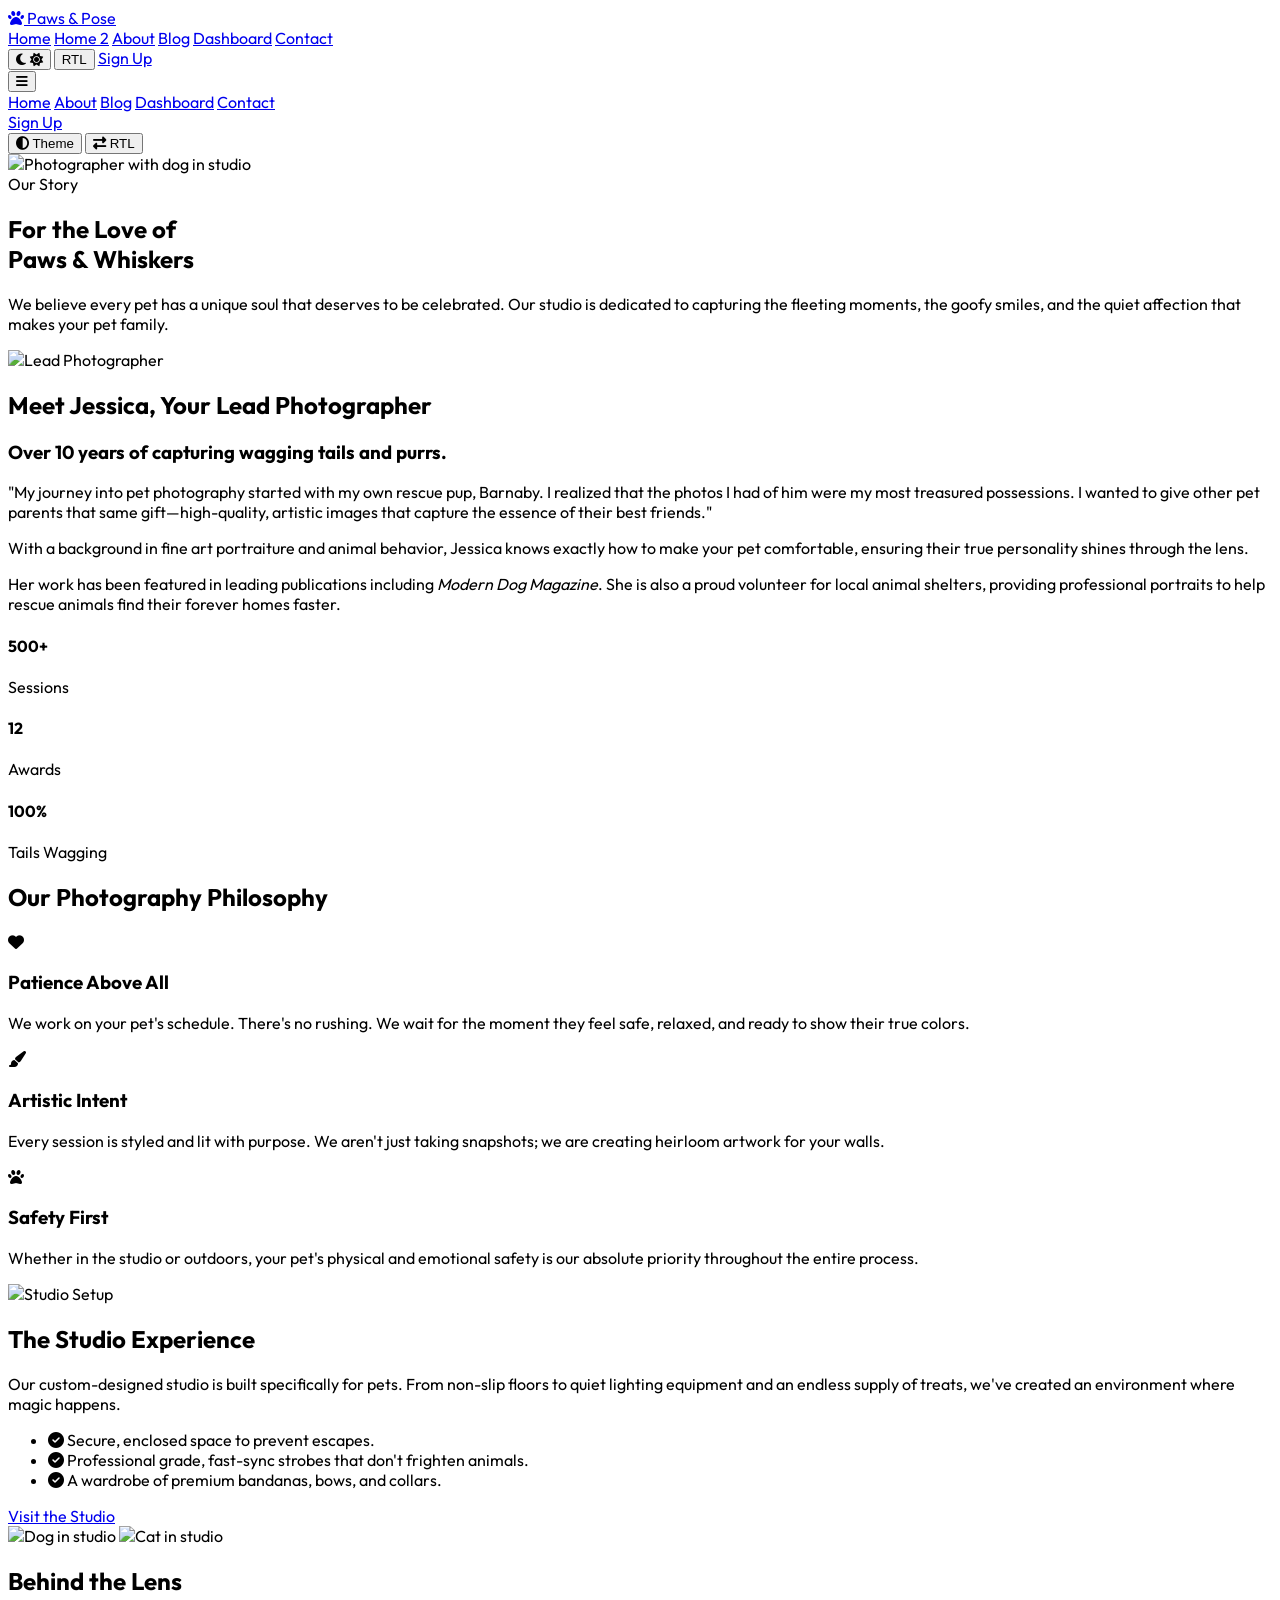
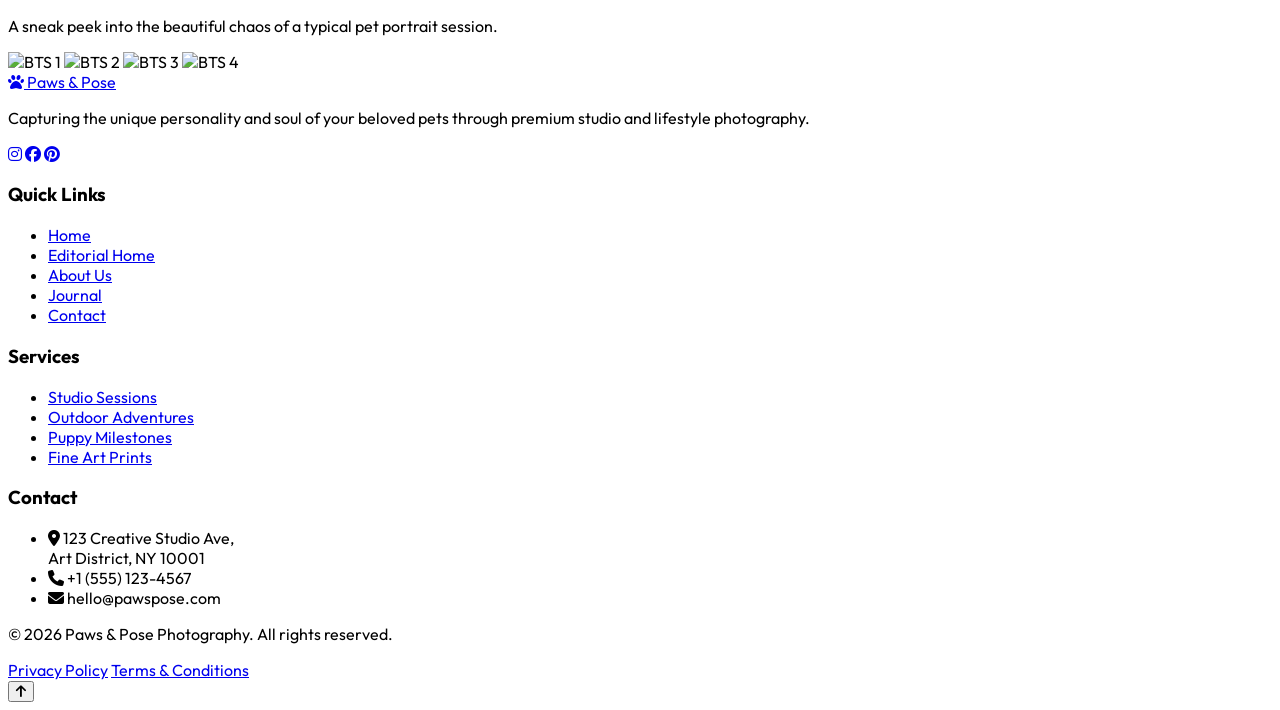
==== about.html @ 94a20cb4 "index" ====
<!DOCTYPE html>
<html lang="en">

<head>

    <meta charset="UTF-8">
    <meta name="viewport" content="width=device-width, initial-scale=1.0">
    <script src="https://cdn.tailwindcss.com"></script>
    <script>
        tailwind.config = {
            darkMode: 'class',
            theme: {
                extend: {
                    colors: {
                        studio: {
                            50: '#faf6f3',
                            100: '#f4ede6',
                            200: '#ebd9cd',
                            300: '#dfbcab',
                            400: '#cf9881',
                            500: '#c27b60',
                            600: '#b5644a',
                            700: '#98503b',
                            800: '#7f4433',
                            900: '#67392c',
                            950: '#361b14',
                        }
                    }
                }
            }
        }
    </script>
    <link rel="stylesheet" href="styles.css">
    <link rel="stylesheet" href="https://cdnjs.cloudflare.com/ajax/libs/font-awesome/6.4.0/css/all.min.css">

    <title>About Us - Paws & Pose | Pet Photography Studio</title>
    <link rel="icon" type="image/svg+xml" href="favicon.svg">
</head>

<body class="bg-white dark:bg-neutral-900 text-gray-900 dark:text-gray-100 transition-colors pt-20">

    <header
        class="fixed w-full top-0 z-50 bg-white/90 dark:bg-neutral-900/90 backdrop-blur-md border-b border-gray-100 dark:border-neutral-800 transition-colors">
        <div class="max-w-7xl mx-auto px-4 sm:px-6 lg:px-8">
            <div class="flex justify-between h-20 items-center">
                <div class="flex-shrink-0 flex items-center">
                    <a href="index.html"
                        class="flex items-center text-2xl font-bold text-studio-900 dark:text-studio-200">
                        <i class="fas fa-paw text-studio-500 mr-2 text-2xl"></i>
                        Paws & <span class="text-studio-500 ml-1">Pose</span>
                    </a>
                </div>
                <nav class="hidden md:flex space-x-8">
                    <a href="index.html"
                        class="text-gray-600 dark:text-gray-300 hover:text-studio-500 dark:hover:text-studio-400 font-medium transition-colors">Home</a>
                    <a href="home-2.html"
                        class="text-gray-600 dark:text-gray-300 hover:text-studio-500 dark:hover:text-studio-400 font-medium transition-colors">Home
                        2</a>
                    <a href="about.html"
                        class="text-gray-600 dark:text-gray-300 hover:text-studio-500 dark:hover:text-studio-400 font-medium">About</a>
                    <a href="blog.html"
                        class="text-gray-600 dark:text-gray-300 hover:text-studio-500 dark:hover:text-studio-400 font-medium">Blog</a>
                    <a href="dashboard.html"
                        class="text-gray-600 dark:text-gray-300 hover:text-studio-500 dark:hover:text-studio-400 font-medium">Dashboard</a>
                    <a href="contact.html"
                        class="text-gray-600 dark:text-gray-300 hover:text-studio-500 dark:hover:text-studio-400 font-medium">Contact</a>
                </nav>
                <div class="hidden md:flex items-center space-x-4">
                    <button
                        class="theme-toggle w-10 h-10 flex items-center justify-center text-gray-500 dark:text-gray-400 hover:text-studio-500 bg-white dark:bg-neutral-900 border border-gray-200 dark:border-neutral-700 shadow-sm hover:border-studio-300 dark:hover:border-studio-700 rounded-full transition-all focus:outline-none">
                        <i class="fas fa-moon text-lg dark:hidden"></i>
                        <i class="fas fa-sun text-lg hidden dark:block"></i>
                    </button>
                    <button
                        class="rtl-toggle w-10 h-10 flex items-center justify-center text-gray-500 dark:text-gray-400 hover:text-studio-500 bg-white dark:bg-neutral-900 border border-gray-200 dark:border-neutral-700 shadow-sm hover:border-studio-300 dark:hover:border-studio-700 rounded-full font-bold text-xs transition-all focus:outline-none">RTL</button>
                    <a href="signup.html"
                        class="bg-studio-600 hover:bg-studio-700 text-white px-5 py-2.5 rounded-full font-medium transition-colors">Sign
                        Up</a>
                </div>
                <div class="md:hidden flex items-center">
                    <button id="mobile-menu-btn"
                        class="text-gray-600 dark:text-gray-300 hover:text-studio-500 focus:outline-none">
                        <i class="fas fa-bars text-2xl"></i>
                    </button>
                </div>
            </div>
        </div>
        <!-- Mobile Menu -->
        <div id="mobile-menu"
            class="hidden md:hidden bg-white dark:bg-neutral-900 border-b border-gray-100 dark:border-neutral-800">
            <div class="px-4 pt-2 pb-6 space-y-1">
                <a href="index.html"
                    class="block px-3 py-2 text-base font-medium text-gray-700 dark:text-gray-200 hover:bg-studio-50 hover:text-studio-600 dark:hover:bg-neutral-800 rounded-md">Home</a>


                <a href="about.html"
                    class="block px-3 py-2 text-base font-medium text-gray-700 dark:text-gray-200 hover:bg-studio-50 hover:text-studio-600 dark:hover:bg-neutral-800 rounded-md">About</a>
                <a href="blog.html"
                    class="block px-3 py-2 text-base font-medium text-gray-700 dark:text-gray-200 hover:bg-studio-50 hover:text-studio-600 dark:hover:bg-neutral-800 rounded-md">Blog</a>
                <a href="dashboard.html"
                    class="block px-3 py-2 text-base font-medium text-gray-700 dark:text-gray-200 hover:bg-studio-50 hover:text-studio-600 dark:hover:bg-neutral-800 rounded-md">Dashboard</a>
                <a href="contact.html"
                    class="block px-3 py-2 text-base font-medium text-gray-700 dark:text-gray-200 hover:bg-studio-50 hover:text-studio-600 dark:hover:bg-neutral-800 rounded-md">Contact</a>
                <div class="border-t border-gray-100 dark:border-neutral-800 pt-4 pb-2">
                    <a href="signup.html"
                        class="block px-3 py-2 text-base font-medium text-studio-600 dark:text-studio-400 hover:bg-studio-50 rounded-md">Sign
                        Up</a>
                </div>
                <div class="flex space-x-4 px-3 py-2">
                    <button class="theme-toggle w-10 h-10 flex items-center justify-center text-gray-500 dark:text-gray-400 hover:text-studio-500 bg-white dark:bg-neutral-900 border border-gray-200 dark:border-neutral-700 shadow-sm hover:border-studio-300 dark:hover:border-studio-700 rounded-full transition-all focus:outline-none"><i class="fas fa-adjust"></i>
                        Theme</button>
                    <button class="rtl-toggle w-10 h-10 flex items-center justify-center text-gray-500 dark:text-gray-400 hover:text-studio-500 bg-white dark:bg-neutral-900 border border-gray-200 dark:border-neutral-700 shadow-sm hover:border-studio-300 dark:hover:border-studio-700 rounded-full font-bold text-xs transition-all focus:outline-none"><i class="fas fa-exchange-alt"></i>
                        RTL</button>
                </div>
            </div>
        </div>
    </header>


    <main>
        <!-- Hero Section -->
        <section class="relative min-h-[60vh] flex items-center overflow-hidden">
            <div class="absolute inset-0">
                <img src="https://images.unsplash.com/photo-1555685812-4b943f1cb0eb?ixlib=rb-4.0.3&auto=format&fit=crop&w=2000&q=80"
                    alt="Photographer with dog in studio" class="w-full h-full object-cover opacity-90 dark:opacity-40">
                <div
                    class="absolute inset-0 bg-gradient-to-r from-white/95 dark:from-neutral-900/95 via-white/70 dark:via-neutral-900/70 to-transparent">
                </div>
            </div>
            <div class="relative z-10 max-w-7xl mx-auto px-4 sm:px-6 lg:px-8 w-full py-24">
                <div class="max-w-2xl">
                    <span
                        class="text-studio-600 dark:text-studio-400 font-semibold tracking-wider uppercase text-sm mb-4 block">Our
                        Story</span>
                    <h1 class="text-5xl md:text-6xl font-bold mb-6 text-neutral-900 dark:text-white">For the Love of
                        <br><span class="text-studio-600 dark:text-studio-400">Paws & Whiskers</span></h1>
                    <p class="text-lg text-neutral-700 dark:text-gray-300 leading-relaxed">We believe every pet has a
                        unique soul that deserves to be celebrated. Our studio is dedicated to capturing the fleeting
                        moments, the goofy smiles, and the quiet affection that makes your pet family.</p>
                </div>
            </div>
        </section>

        <!-- The Photographer -->
        <section class="py-24 bg-studio-50 dark:bg-neutral-800">
            <div class="max-w-7xl mx-auto px-4 sm:px-6 lg:px-8">
                <div class="flex flex-col lg:flex-row items-center gap-16">
                    <div class="w-full lg:w-1/2">
                        <div class="relative max-w-md mx-auto lg:mx-0">
                            <img src="https://images.pexels.com/photos/4639085/pexels-photo-4639085.jpeg"
                                alt="Lead Photographer"
                                class="rounded-3xl shadow-xl relative z-10 aspect-[4/5] object-cover w-full">
                            <div
                                class="absolute -bottom-8 -right-8 w-64 h-64 bg-studio-200 dark:bg-studio-900/50 rounded-full mix-blend-multiply filter blur-2xl opacity-70 z-0">
                            </div>
                        </div>
                    </div>
                    <div class="w-full lg:w-1/2 space-y-6">
                        <h2 class="text-4xl font-bold">Meet Jessica, Your Lead Photographer</h2>
                        <h3 class="text-xl text-studio-600 dark:text-studio-400 font-medium">Over 10 years of capturing
                            wagging tails and purrs.</h3>
                        <p class="text-gray-600 dark:text-gray-400 leading-relaxed">"My journey into pet photography
                            started with my own rescue pup, Barnaby. I realized that the photos I had of him were my
                            most treasured possessions. I wanted to give other pet parents that same gift—high-quality,
                            artistic images that capture the essence of their best friends."</p>
                        <p class="text-gray-600 dark:text-gray-400 leading-relaxed">With a background in fine art
                            portraiture and animal behavior, Jessica knows exactly how to make your pet comfortable,
                            ensuring their true personality shines through the lens.</p>
                        <p class="text-gray-600 dark:text-gray-400 leading-relaxed">Her work has been featured in
                            leading publications including <em>Modern Dog Magazine</em>. She is also a proud volunteer
                            for local animal shelters, providing professional portraits to help rescue animals find
                            their forever homes faster.</p>
                        <div class="mt-8 flex gap-8 border-t border-gray-100 dark:border-neutral-800 pt-8">
                            <div>
                                <h4 class="text-3xl font-bold text-neutral-900 dark:text-white mb-1">500+</h4>
                                <span class="text-sm text-gray-500 uppercase tracking-wide">Sessions</span>
                            </div>
                            <div>
                                <h4 class="text-3xl font-bold text-neutral-900 dark:text-white mb-1">12</h4>
                                <span class="text-sm text-gray-500 uppercase tracking-wide">Awards</span>
                            </div>
                            <div>
                                <h4 class="text-3xl font-bold text-neutral-900 dark:text-white mb-1">100%</h4>
                                <span class="text-sm text-gray-500 uppercase tracking-wide">Tails Wagging</span>
                            </div>
                        </div>
                    </div>
                </div>
            </div>
        </section>

        <!-- Our Philosophy -->
        <section class="py-24 bg-white dark:bg-neutral-900">
            <div class="max-w-7xl mx-auto px-4 sm:px-6 lg:px-8 text-center">
                <h2 class="text-4xl font-bold mb-16">Our Photography Philosophy</h2>
                <div class="grid grid-cols-1 md:grid-cols-3 gap-12">
                    <div class="space-y-4">
                        <div
                            class="w-20 h-20 mx-auto bg-studio-50 dark:bg-studio-900/30 rounded-full flex items-center justify-center text-studio-600 dark:text-studio-400">
                            <i class="fas fa-heart text-3xl"></i>
                        </div>
                        <h3 class="text-2xl font-semibold">Patience Above All</h3>
                        <p class="text-gray-600 dark:text-gray-400">We work on your pet's schedule. There's no rushing.
                            We wait for the moment they feel safe, relaxed, and ready to show their true colors.</p>
                    </div>
                    <div class="space-y-4">
                        <div
                            class="w-20 h-20 mx-auto bg-studio-50 dark:bg-studio-900/30 rounded-full flex items-center justify-center text-studio-600 dark:text-studio-400">
                            <i class="fas fa-paint-brush text-3xl"></i>
                        </div>
                        <h3 class="text-2xl font-semibold">Artistic Intent</h3>
                        <p class="text-gray-600 dark:text-gray-400">Every session is styled and lit with purpose. We
                            aren't just taking snapshots; we are creating heirloom artwork for your walls.</p>
                    </div>
                    <div class="space-y-4">
                        <div
                            class="w-20 h-20 mx-auto bg-studio-50 dark:bg-studio-900/30 rounded-full flex items-center justify-center text-studio-600 dark:text-studio-400">
                            <i class="fas fa-paw text-3xl"></i>
                        </div>
                        <h3 class="text-2xl font-semibold">Safety First</h3>
                        <p class="text-gray-600 dark:text-gray-400">Whether in the studio or outdoors, your pet's
                            physical and emotional safety is our absolute priority throughout the entire process.</p>
                    </div>
                </div>
            </div>
        </section>

        <!-- The Studio Experience -->
        <section class="py-24 bg-neutral-950 text-white relative overflow-hidden">
            <div class="absolute inset-0 opacity-20">
                <img src="https://images.unsplash.com/photo-1516222338250-863216ce01ea?ixlib=rb-4.0.3&auto=format&fit=crop&w=2000&q=80"
                    alt="Studio Setup" class="w-full h-full object-cover">
            </div>
            <div class="max-w-7xl mx-auto px-4 sm:px-6 lg:px-8 relative z-10">
                <div class="grid grid-cols-1 lg:grid-cols-2 gap-16 items-center">
                    <div class="space-y-8">
                        <h2 class="text-4xl font-bold">The Studio Experience</h2>
                        <p class="text-gray-400 text-lg">Our custom-designed studio is built specifically for pets. From
                            non-slip floors to quiet lighting equipment and an endless supply of treats, we've created
                            an environment where magic happens.</p>
                        <ul class="space-y-4 text-gray-300">
                            <li class="flex items-start"><i class="fas fa-check-circle text-studio-400 mt-1 mr-4"></i>
                                Secure, enclosed space to prevent escapes.</li>
                            <li class="flex items-start"><i class="fas fa-check-circle text-studio-400 mt-1 mr-4"></i>
                                Professional grade, fast-sync strobes that don't frighten animals.</li>
                            <li class="flex items-start"><i class="fas fa-check-circle text-studio-400 mt-1 mr-4"></i> A
                                wardrobe of premium bandanas, bows, and collars.</li>
                        </ul>
                        <a href="contact.html"
                            class="inline-block mt-4 bg-studio-600 hover:bg-studio-700 text-white px-8 py-4 rounded-full font-semibold transition-colors">Visit
                            the Studio</a>
                    </div>
                    <div class="grid grid-cols-2 gap-4">
                        <img src="https://images.unsplash.com/photo-1541364983171-a8ba01e95cfc?ixlib=rb-4.0.3&auto=format&fit=crop&w=600&q=80"
                            alt="Dog in studio" class="rounded-2xl w-full h-64 object-cover">
                        <img src="https://images.unsplash.com/photo-1526336024174-e58f5cdd8e13?ixlib=rb-4.0.3&auto=format&fit=crop&w=600&q=80"
                            alt="Cat in studio" class="rounded-2xl w-full h-64 object-cover mt-8">
                    </div>
                </div>
            </div>
        </section>

        <!-- Behind The Scenes -->
        <section class="py-24 bg-studio-50 dark:bg-neutral-800">
            <div class="max-w-7xl mx-auto px-4 sm:px-6 lg:px-8 text-center">
                <h2 class="text-4xl font-bold mb-4">Behind the Lens</h2>
                <p class="text-gray-600 dark:text-gray-400 mb-16 max-w-2xl mx-auto">A sneak peek into the beautiful
                    chaos of a typical pet portrait session.</p>
                <div class="grid grid-cols-2 md:grid-cols-4 gap-4">
                    <img src="https://images.unsplash.com/photo-1551730459-92db2a308d6a?ixlib=rb-4.0.3&auto=format&fit=crop&w=500&q=80"
                        alt="BTS 1"
                        class="rounded-xl aspect-square object-cover shadow-sm hover:scale-105 transition-transform duration-300">
                    <img src="https://images.unsplash.com/photo-1583337130417-3346a1be7dee?ixlib=rb-4.0.3&auto=format&fit=crop&w=500&q=80"
                        alt="BTS 2"
                        class="rounded-xl aspect-square object-cover shadow-sm hover:scale-105 transition-transform duration-300">
                    <img src="https://images.unsplash.com/photo-1591160690555-5debfba289f0?ixlib=rb-4.0.3&auto=format&fit=crop&w=500&q=80"
                        alt="BTS 3"
                        class="rounded-xl aspect-square object-cover shadow-sm hover:scale-105 transition-transform duration-300">
                    <img src="https://images.unsplash.com/photo-1535930891776-0c2dfb7fda1a?ixlib=rb-4.0.3&auto=format&fit=crop&w=500&q=80"
                        alt="BTS 4"
                        class="rounded-xl aspect-square object-cover shadow-sm hover:scale-105 transition-transform duration-300">
                </div>
            </div>
        </section>

    </main>


    <footer class="bg-neutral-900 text-white pt-16 pb-8 border-t border-neutral-800">
        <div class="max-w-7xl mx-auto px-4 sm:px-6 lg:px-8">
            <div class="grid grid-cols-1 md:grid-cols-4 gap-12">
                <div class="space-y-4">
                    <a href="index.html" class="flex items-center text-2xl font-bold text-white">
                        <i class="fas fa-paw text-studio-400 mr-2 text-2xl"></i>
                        Paws & <span class="text-studio-400 ml-1">Pose</span>
                    </a>
                    <p class="text-gray-400 text-sm leading-relaxed">
                        Capturing the unique personality and soul of your beloved pets through premium studio and
                        lifestyle photography.
                    </p>
                    <div class="flex space-x-4">
                        <a href="#" class="text-gray-400 hover:text-white transition-colors"><i
                                class="fab fa-instagram text-xl"></i></a>
                        <a href="#" class="text-gray-400 hover:text-white transition-colors"><i
                                class="fab fa-facebook text-xl"></i></a>
                        <a href="#" class="text-gray-400 hover:text-white transition-colors"><i
                                class="fab fa-pinterest text-xl"></i></a>
                    </div>
                </div>
                <div>
                    <h3 class="text-lg font-semibold mb-4">Quick Links</h3>
                    <ul class="space-y-2">
                        <li><a href="index.html"
                                class="text-gray-400 hover:text-white transition-colors text-sm">Home</a>
                        </li>
                        <li><a href="home-2.html"
                                class="text-gray-400 hover:text-white transition-colors text-sm">Editorial Home</a></li>
                        <li><a href="about.html" class="text-gray-400 hover:text-white transition-colors text-sm">About
                                Us</a></li>
                        <li><a href="blog.html"
                                class="text-gray-400 hover:text-white transition-colors text-sm">Journal</a></li>
                        <li><a href="contact.html"
                                class="text-gray-400 hover:text-white transition-colors text-sm">Contact</a></li>
                    </ul>
                </div>
                <div>
                    <h3 class="text-lg font-semibold mb-4">Services</h3>
                    <ul class="space-y-2">
                        <li><a href="#" class="text-gray-400 hover:text-white transition-colors text-sm">Studio
                                Sessions</a></li>
                        <li><a href="#" class="text-gray-400 hover:text-white transition-colors text-sm">Outdoor
                                Adventures</a></li>
                        <li><a href="#" class="text-gray-400 hover:text-white transition-colors text-sm">Puppy
                                Milestones</a></li>
                        <li><a href="#" class="text-gray-400 hover:text-white transition-colors text-sm">Fine Art
                                Prints</a></li>
                    </ul>
                </div>
                <div>
                    <h3 class="text-lg font-semibold mb-4">Contact</h3>
                    <ul class="space-y-3">
                        <li class="flex items-start text-gray-400 text-sm">
                            <i class="fas fa-map-marker-alt mt-1 mr-3 text-studio-400"></i>
                            123 Creative Studio Ave,<br>Art District, NY 10001
                        </li>
                        <li class="flex items-center text-gray-400 text-sm">
                            <i class="fas fa-phone mr-3 text-studio-400"></i>
                            +1 (555) 123-4567
                        </li>
                        <li class="flex items-center text-gray-400 text-sm">
                            <i class="fas fa-envelope mr-3 text-studio-400"></i>
                            hello@pawspose.com
                        </li>
                    </ul>
                </div>
            </div>
            <div
                class="border-t border-neutral-800 mt-12 pt-8 flex flex-col md:flex-row justify-between items-center text-gray-500 text-sm">
                <p>&copy; 2026 Paws & Pose Photography. All rights reserved.</p>
                <div class="space-x-4 mt-4 md:mt-0">
                    <a href="#" class="hover:text-white">Privacy Policy</a>
                    <a href="#" class="hover:text-white">Terms & Conditions</a>
                </div>
            </div>
        </div>
    </footer>


    <button id="back-to-top"
        class="hidden fixed bottom-8 right-8 z-50 bg-studio-600 hover:bg-studio-700 text-white rounded-full w-12 h-12 flex items-center justify-center shadow-lg transition-transform hover:-translate-y-1 focus:outline-none">
        <i class="fas fa-arrow-up"></i>
    </button>
    <script src="script.js"></script>

</body>

</html>
---- styles.css ----
@import url('https://fonts.googleapis.com/css2?family=Outfit:wght@300;400;500;600;700&display=swap');
body {
    font-family: 'Outfit', sans-serif;
}
html {
    scroll-behavior: smooth;
}
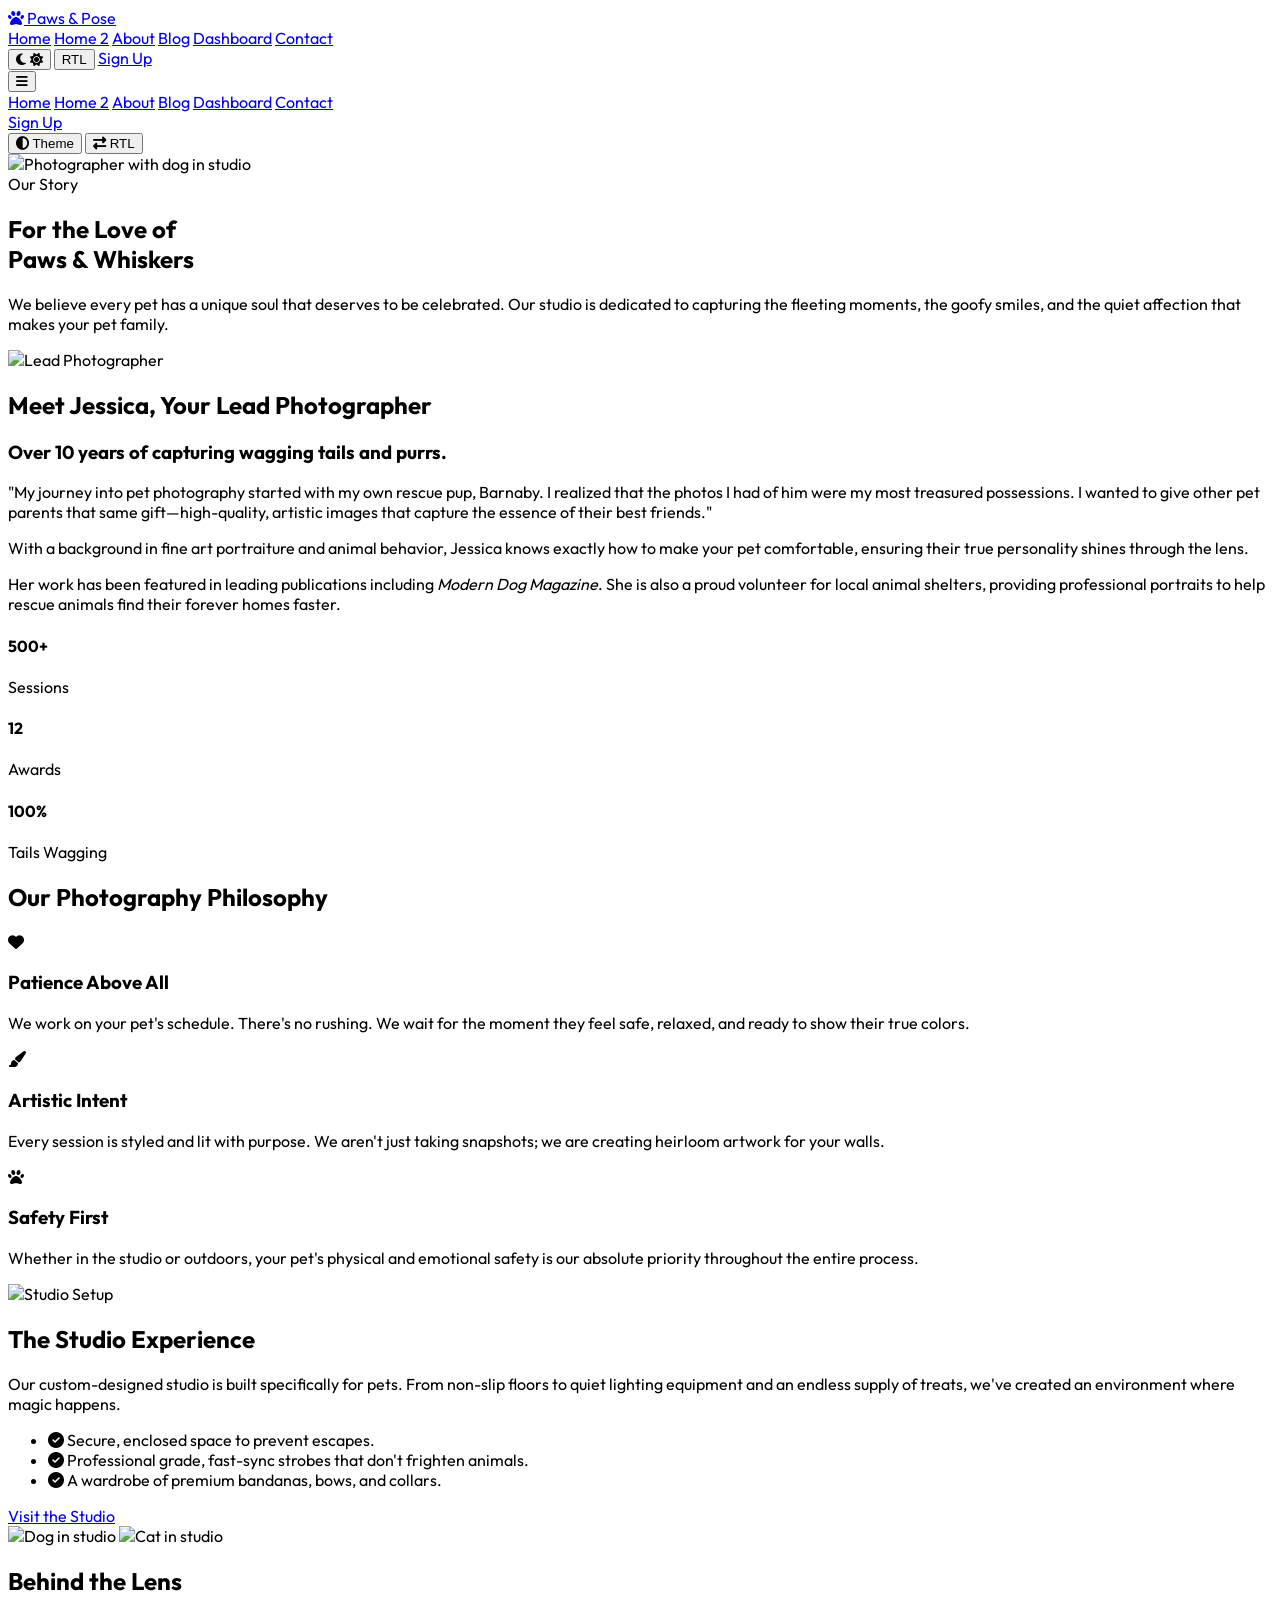
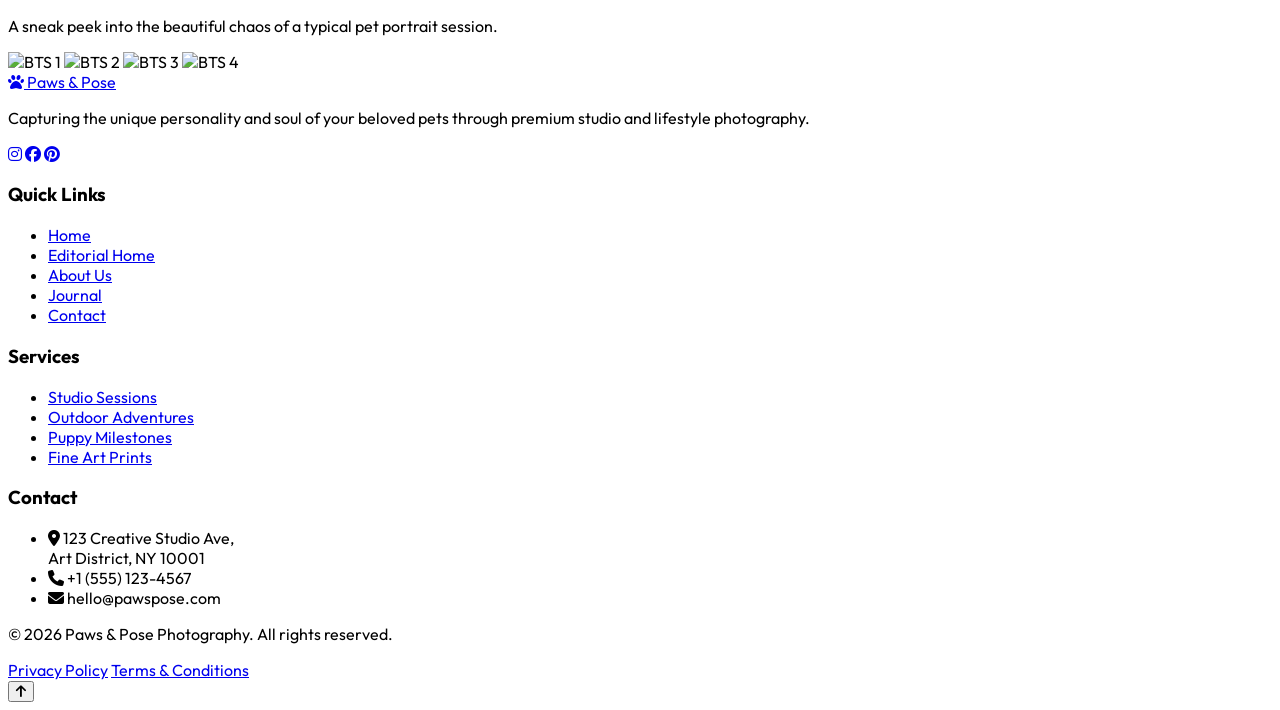
==== commit 8808b811: "index" ====
--- a/about.html
+++ b/about.html
@@ -46,11 +46,11 @@
                 <div class="flex-shrink-0 flex items-center">
                     <a href="index.html"
                         class="flex items-center text-2xl font-bold text-studio-900 dark:text-studio-200">
-                        <i class="fas fa-paw text-studio-500 mr-2 text-2xl"></i>
-                        Paws & <span class="text-studio-500 ml-1">Pose</span>
+                        <i class="fas fa-paw text-studio-500 mr-2 rtl:ml-2 rtl:mr-0 text-2xl"></i>
+                        Paws & <span class="text-studio-500 ml-1 rtl:mr-1 rtl:ml-0">Pose</span>
                     </a>
                 </div>
-                <nav class="hidden md:flex space-x-8">
+                <nav class="hidden lg:flex gap-x-8">
                     <a href="index.html"
                         class="text-gray-600 dark:text-gray-300 hover:text-studio-500 dark:hover:text-studio-400 font-medium transition-colors">Home</a>
                     <a href="home-2.html"
@@ -65,7 +65,7 @@
                     <a href="contact.html"
                         class="text-gray-600 dark:text-gray-300 hover:text-studio-500 dark:hover:text-studio-400 font-medium">Contact</a>
                 </nav>
-                <div class="hidden md:flex items-center space-x-4">
+                <div class="hidden lg:flex items-center gap-x-4">
                     <button
                         class="theme-toggle w-10 h-10 flex items-center justify-center text-gray-500 dark:text-gray-400 hover:text-studio-500 bg-white dark:bg-neutral-900 border border-gray-200 dark:border-neutral-700 shadow-sm hover:border-studio-300 dark:hover:border-studio-700 rounded-full transition-all focus:outline-none">
                         <i class="fas fa-moon text-lg dark:hidden"></i>
@@ -74,10 +74,10 @@
                     <button
                         class="rtl-toggle w-10 h-10 flex items-center justify-center text-gray-500 dark:text-gray-400 hover:text-studio-500 bg-white dark:bg-neutral-900 border border-gray-200 dark:border-neutral-700 shadow-sm hover:border-studio-300 dark:hover:border-studio-700 rounded-full font-bold text-xs transition-all focus:outline-none">RTL</button>
                     <a href="signup.html"
-                        class="bg-studio-600 hover:bg-studio-700 text-white px-5 py-2.5 rounded-full font-medium transition-colors">Sign
+                        class="bg-studio-600 hover:bg-studio-700 text-white px-5 py-2.5 rounded-full font-medium transition-colors whitespace-nowrap">Sign
                         Up</a>
                 </div>
-                <div class="md:hidden flex items-center">
+                <div class="lg:hidden flex items-center">
                     <button id="mobile-menu-btn"
                         class="text-gray-600 dark:text-gray-300 hover:text-studio-500 focus:outline-none">
                         <i class="fas fa-bars text-2xl"></i>
@@ -87,10 +87,11 @@
         </div>
         <!-- Mobile Menu -->
         <div id="mobile-menu"
-            class="hidden md:hidden bg-white dark:bg-neutral-900 border-b border-gray-100 dark:border-neutral-800">
+            class="hidden lg:hidden bg-white dark:bg-neutral-900 border-b border-gray-100 dark:border-neutral-800">
             <div class="px-4 pt-2 pb-6 space-y-1">
                 <a href="index.html"
                     class="block px-3 py-2 text-base font-medium text-gray-700 dark:text-gray-200 hover:bg-studio-50 hover:text-studio-600 dark:hover:bg-neutral-800 rounded-md">Home</a>
+                <a href="home-2.html" class="block px-3 py-2 text-base font-medium text-gray-700 dark:text-gray-200 hover:bg-studio-50 hover:text-studio-600 dark:hover:bg-neutral-800 rounded-md">Home 2</a>
 
 
                 <a href="about.html"
@@ -106,10 +107,10 @@
                         class="block px-3 py-2 text-base font-medium text-studio-600 dark:text-studio-400 hover:bg-studio-50 rounded-md">Sign
                         Up</a>
                 </div>
-                <div class="flex space-x-4 px-3 py-2">
-                    <button class="theme-toggle w-10 h-10 flex items-center justify-center text-gray-500 dark:text-gray-400 hover:text-studio-500 bg-white dark:bg-neutral-900 border border-gray-200 dark:border-neutral-700 shadow-sm hover:border-studio-300 dark:hover:border-studio-700 rounded-full transition-all focus:outline-none"><i class="fas fa-adjust"></i>
+                <div class="flex gap-x-4 px-3 py-2">
+                    <button class="theme-toggle w-auto h-10 px-4 gap-x-2 flex items-center justify-center text-gray-500 dark:text-gray-400 hover:text-studio-500 bg-white dark:bg-neutral-900 border border-gray-200 dark:border-neutral-700 shadow-sm hover:border-studio-300 dark:hover:border-studio-700 rounded-full transition-all focus:outline-none"><i class="fas fa-adjust"></i>
                         Theme</button>
-                    <button class="rtl-toggle w-10 h-10 flex items-center justify-center text-gray-500 dark:text-gray-400 hover:text-studio-500 bg-white dark:bg-neutral-900 border border-gray-200 dark:border-neutral-700 shadow-sm hover:border-studio-300 dark:hover:border-studio-700 rounded-full font-bold text-xs transition-all focus:outline-none"><i class="fas fa-exchange-alt"></i>
+                    <button class="rtl-toggle w-auto h-10 px-4 gap-x-2 flex items-center justify-center text-gray-500 dark:text-gray-400 hover:text-studio-500 bg-white dark:bg-neutral-900 border border-gray-200 dark:border-neutral-700 shadow-sm hover:border-studio-300 dark:hover:border-studio-700 rounded-full font-bold text-xs transition-all focus:outline-none"><i class="fas fa-exchange-alt"></i>
                         RTL</button>
                 </div>
             </div>
@@ -193,7 +194,7 @@
         <section class="py-24 bg-white dark:bg-neutral-900">
             <div class="max-w-7xl mx-auto px-4 sm:px-6 lg:px-8 text-center">
                 <h2 class="text-4xl font-bold mb-16">Our Photography Philosophy</h2>
-                <div class="grid grid-cols-1 md:grid-cols-3 gap-12">
+                <div class="grid grid-cols-1 md:grid-cols-2 lg:grid-cols-3 gap-12">
                     <div class="space-y-4">
                         <div
                             class="w-20 h-20 mx-auto bg-studio-50 dark:bg-studio-900/30 rounded-full flex items-center justify-center text-studio-600 dark:text-studio-400">
@@ -239,15 +240,15 @@
                             non-slip floors to quiet lighting equipment and an endless supply of treats, we've created
                             an environment where magic happens.</p>
                         <ul class="space-y-4 text-gray-300">
-                            <li class="flex items-start"><i class="fas fa-check-circle text-studio-400 mt-1 mr-4"></i>
+                            <li class="flex items-start"><i class="fas fa-check-circle text-studio-400 mt-1 mr-4 rtl:ml-4 rtl:mr-0"></i>
                                 Secure, enclosed space to prevent escapes.</li>
-                            <li class="flex items-start"><i class="fas fa-check-circle text-studio-400 mt-1 mr-4"></i>
+                            <li class="flex items-start"><i class="fas fa-check-circle text-studio-400 mt-1 mr-4 rtl:ml-4 rtl:mr-0"></i>
                                 Professional grade, fast-sync strobes that don't frighten animals.</li>
-                            <li class="flex items-start"><i class="fas fa-check-circle text-studio-400 mt-1 mr-4"></i> A
+                            <li class="flex items-start"><i class="fas fa-check-circle text-studio-400 mt-1 mr-4 rtl:ml-4 rtl:mr-0"></i> A
                                 wardrobe of premium bandanas, bows, and collars.</li>
                         </ul>
                         <a href="contact.html"
-                            class="inline-block mt-4 bg-studio-600 hover:bg-studio-700 text-white px-8 py-4 rounded-full font-semibold transition-colors">Visit
+                            class="inline-block mt-4 bg-studio-600 hover:bg-studio-700 text-white px-8 py-4 rounded-full font-semibold transition-colors whitespace-nowrap">Visit
                             the Studio</a>
                     </div>
                     <div class="grid grid-cols-2 gap-4">
@@ -286,24 +287,24 @@
     </main>
 
 
-    <footer class="bg-neutral-900 text-white pt-16 pb-8 border-t border-neutral-800">
+    <footer class="bg-white dark:bg-neutral-900 text-neutral-900 dark:text-white pt-16 pb-8 border-t border-gray-100 dark:border-neutral-800 transition-colors">
         <div class="max-w-7xl mx-auto px-4 sm:px-6 lg:px-8">
             <div class="grid grid-cols-1 md:grid-cols-4 gap-12">
                 <div class="space-y-4">
-                    <a href="index.html" class="flex items-center text-2xl font-bold text-white">
-                        <i class="fas fa-paw text-studio-400 mr-2 text-2xl"></i>
-                        Paws & <span class="text-studio-400 ml-1">Pose</span>
+                    <a href="index.html" class="flex items-center text-2xl font-bold text-studio-900 dark:text-white">
+                        <i class="fas fa-paw text-studio-500 dark:text-studio-400 mr-2 rtl:ml-2 rtl:mr-0 text-2xl"></i>
+                        Paws & <span class="text-studio-500 dark:text-studio-400 ml-1 rtl:mr-1 rtl:ml-0">Pose</span>
                     </a>
-                    <p class="text-gray-400 text-sm leading-relaxed">
+                    <p class="text-gray-600 dark:text-gray-400 text-sm leading-relaxed">
                         Capturing the unique personality and soul of your beloved pets through premium studio and
                         lifestyle photography.
                     </p>
-                    <div class="flex space-x-4">
-                        <a href="#" class="text-gray-400 hover:text-white transition-colors"><i
+                    <div class="flex gap-x-4">
+                        <a href="#" class="text-gray-500 dark:text-gray-400 hover:text-studio-600 dark:hover:text-white transition-colors"><i
                                 class="fab fa-instagram text-xl"></i></a>
-                        <a href="#" class="text-gray-400 hover:text-white transition-colors"><i
+                        <a href="#" class="text-gray-500 dark:text-gray-400 hover:text-studio-600 dark:hover:text-white transition-colors"><i
                                 class="fab fa-facebook text-xl"></i></a>
-                        <a href="#" class="text-gray-400 hover:text-white transition-colors"><i
+                        <a href="#" class="text-gray-500 dark:text-gray-400 hover:text-studio-600 dark:hover:text-white transition-colors"><i
                                 class="fab fa-pinterest text-xl"></i></a>
                     </div>
                 </div>
@@ -311,55 +312,55 @@
                     <h3 class="text-lg font-semibold mb-4">Quick Links</h3>
                     <ul class="space-y-2">
                         <li><a href="index.html"
-                                class="text-gray-400 hover:text-white transition-colors text-sm">Home</a>
+                                class="text-gray-500 dark:text-gray-400 hover:text-studio-600 dark:hover:text-white transition-colors text-sm">Home</a>
                         </li>
                         <li><a href="home-2.html"
-                                class="text-gray-400 hover:text-white transition-colors text-sm">Editorial Home</a></li>
-                        <li><a href="about.html" class="text-gray-400 hover:text-white transition-colors text-sm">About
+                                class="text-gray-500 dark:text-gray-400 hover:text-studio-600 dark:hover:text-white transition-colors text-sm">Editorial Home</a></li>
+                        <li><a href="about.html" class="text-gray-500 dark:text-gray-400 hover:text-studio-600 dark:hover:text-white transition-colors text-sm">About
                                 Us</a></li>
                         <li><a href="blog.html"
-                                class="text-gray-400 hover:text-white transition-colors text-sm">Journal</a></li>
+                                class="text-gray-500 dark:text-gray-400 hover:text-studio-600 dark:hover:text-white transition-colors text-sm">Journal</a></li>
                         <li><a href="contact.html"
-                                class="text-gray-400 hover:text-white transition-colors text-sm">Contact</a></li>
+                                class="text-gray-500 dark:text-gray-400 hover:text-studio-600 dark:hover:text-white transition-colors text-sm">Contact</a></li>
                     </ul>
                 </div>
                 <div>
                     <h3 class="text-lg font-semibold mb-4">Services</h3>
                     <ul class="space-y-2">
-                        <li><a href="#" class="text-gray-400 hover:text-white transition-colors text-sm">Studio
+                        <li><a href="#" class="text-gray-500 dark:text-gray-400 hover:text-studio-600 dark:hover:text-white transition-colors text-sm">Studio
                                 Sessions</a></li>
-                        <li><a href="#" class="text-gray-400 hover:text-white transition-colors text-sm">Outdoor
+                        <li><a href="#" class="text-gray-500 dark:text-gray-400 hover:text-studio-600 dark:hover:text-white transition-colors text-sm">Outdoor
                                 Adventures</a></li>
-                        <li><a href="#" class="text-gray-400 hover:text-white transition-colors text-sm">Puppy
+                        <li><a href="#" class="text-gray-500 dark:text-gray-400 hover:text-studio-600 dark:hover:text-white transition-colors text-sm">Puppy
                                 Milestones</a></li>
-                        <li><a href="#" class="text-gray-400 hover:text-white transition-colors text-sm">Fine Art
+                        <li><a href="#" class="text-gray-500 dark:text-gray-400 hover:text-studio-600 dark:hover:text-white transition-colors text-sm">Fine Art
                                 Prints</a></li>
                     </ul>
                 </div>
                 <div>
                     <h3 class="text-lg font-semibold mb-4">Contact</h3>
                     <ul class="space-y-3">
-                        <li class="flex items-start text-gray-400 text-sm">
-                            <i class="fas fa-map-marker-alt mt-1 mr-3 text-studio-400"></i>
+                        <li class="flex items-start text-gray-600 dark:text-gray-400 text-sm">
+                            <i class="fas fa-map-marker-alt mt-1 mr-3 rtl:ml-3 rtl:mr-0 text-studio-500 dark:text-studio-400"></i>
                             123 Creative Studio Ave,<br>Art District, NY 10001
                         </li>
-                        <li class="flex items-center text-gray-400 text-sm">
-                            <i class="fas fa-phone mr-3 text-studio-400"></i>
+                        <li class="flex items-center text-gray-600 dark:text-gray-400 text-sm">
+                            <i class="fas fa-phone mr-3 rtl:ml-3 rtl:mr-0 text-studio-500 dark:text-studio-400"></i>
                             +1 (555) 123-4567
                         </li>
-                        <li class="flex items-center text-gray-400 text-sm">
-                            <i class="fas fa-envelope mr-3 text-studio-400"></i>
+                        <li class="flex items-center text-gray-600 dark:text-gray-400 text-sm">
+                            <i class="fas fa-envelope mr-3 rtl:ml-3 rtl:mr-0 text-studio-500 dark:text-studio-400"></i>
                             hello@pawspose.com
                         </li>
                     </ul>
                 </div>
             </div>
             <div
-                class="border-t border-neutral-800 mt-12 pt-8 flex flex-col md:flex-row justify-between items-center text-gray-500 text-sm">
+                class="border-t border-gray-200 dark:border-neutral-800 mt-12 pt-8 flex flex-col md:flex-row justify-between items-center text-gray-500 dark:text-gray-400 text-sm">
                 <p>&copy; 2026 Paws & Pose Photography. All rights reserved.</p>
-                <div class="space-x-4 mt-4 md:mt-0">
-                    <a href="#" class="hover:text-white">Privacy Policy</a>
-                    <a href="#" class="hover:text-white">Terms & Conditions</a>
+                <div class="flex gap-x-4 mt-4 md:mt-0">
+                    <a href="#" class="text-gray-500 dark:text-gray-400 hover:text-studio-600 dark:hover:text-white">Privacy Policy</a>
+                    <a href="#" class="text-gray-500 dark:text-gray-400 hover:text-studio-600 dark:hover:text-white">Terms & Conditions</a>
                 </div>
             </div>
         </div>
@@ -367,7 +368,7 @@
 
 
     <button id="back-to-top"
-        class="hidden fixed bottom-8 right-8 z-50 bg-studio-600 hover:bg-studio-700 text-white rounded-full w-12 h-12 flex items-center justify-center shadow-lg transition-transform hover:-translate-y-1 focus:outline-none">
+        class="hidden fixed bottom-8 right-8 z-50 bg-studio-600 hover:bg-studio-700 text-white rounded-full w-12 h-12 flex items-center justify-center shadow-lg transition-transform hover:-translate-y-1 focus:outline-none whitespace-nowrap">
         <i class="fas fa-arrow-up"></i>
     </button>
     <script src="script.js"></script>
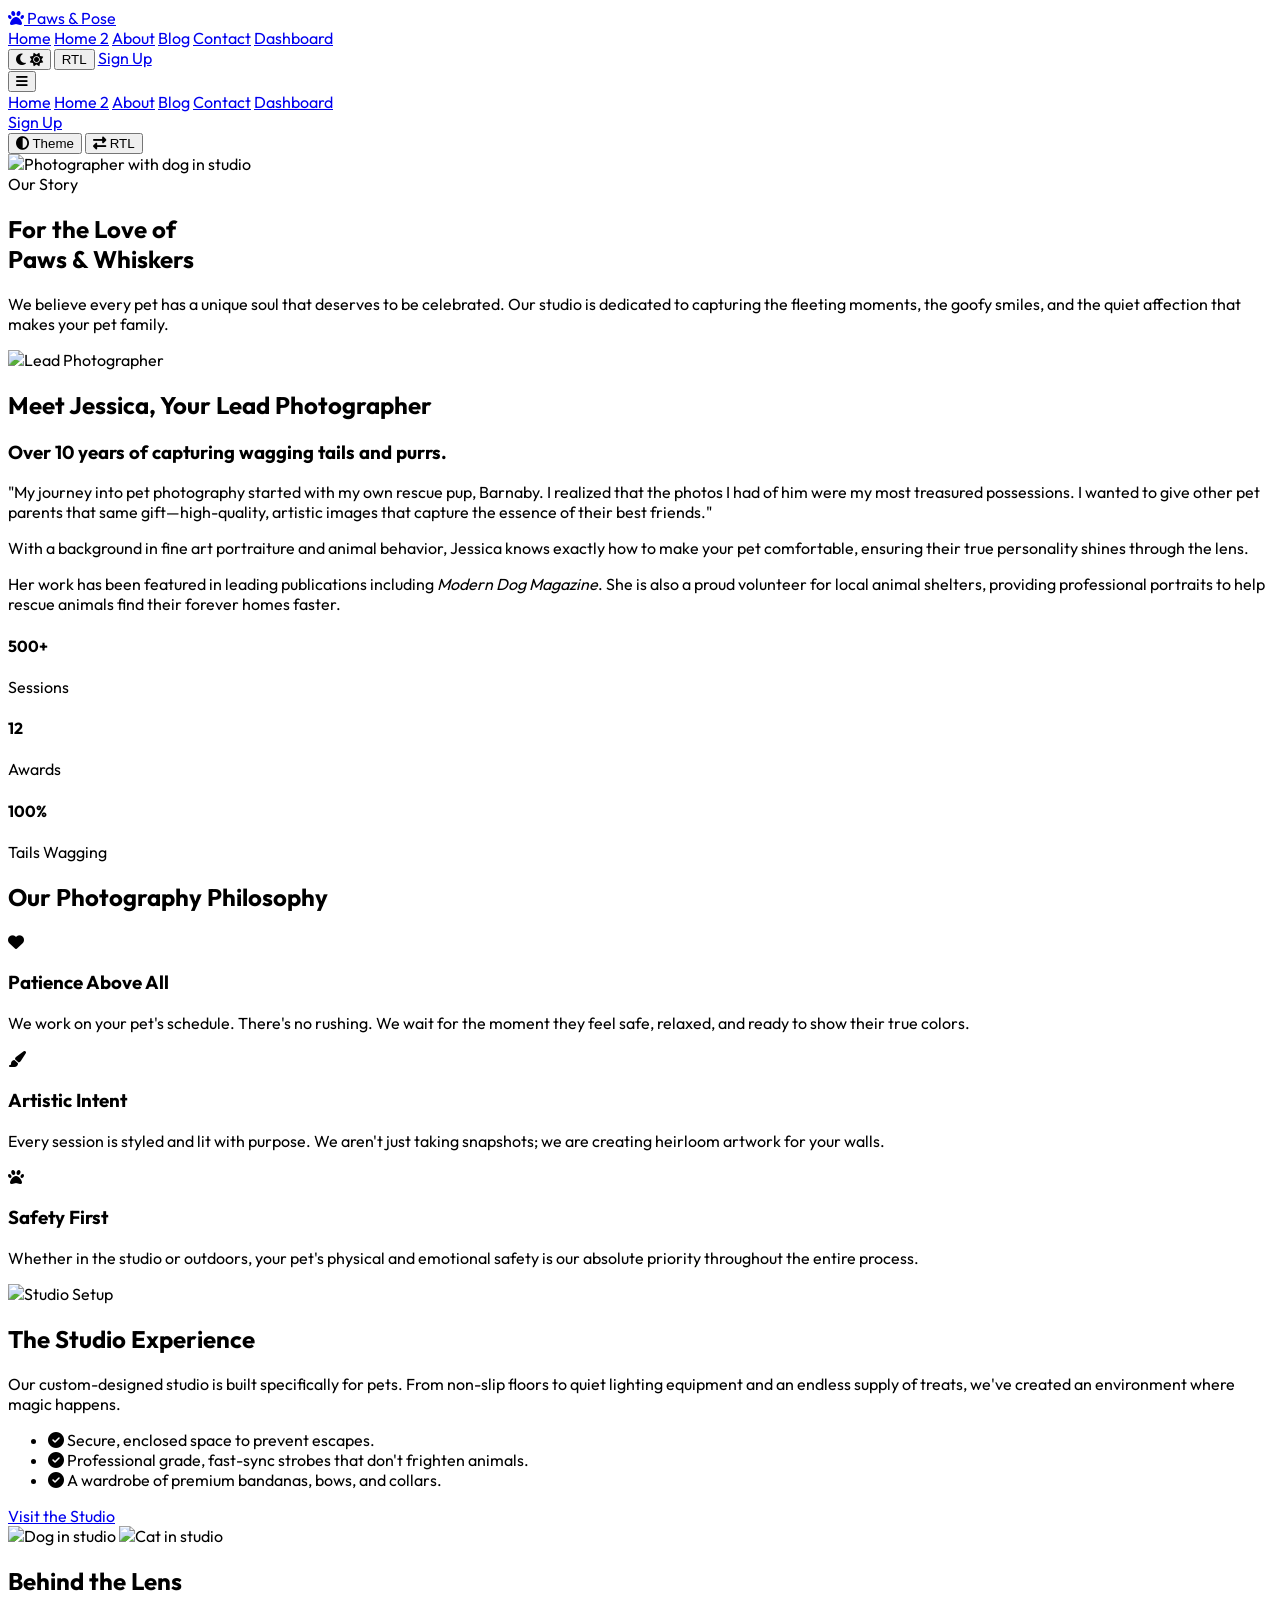
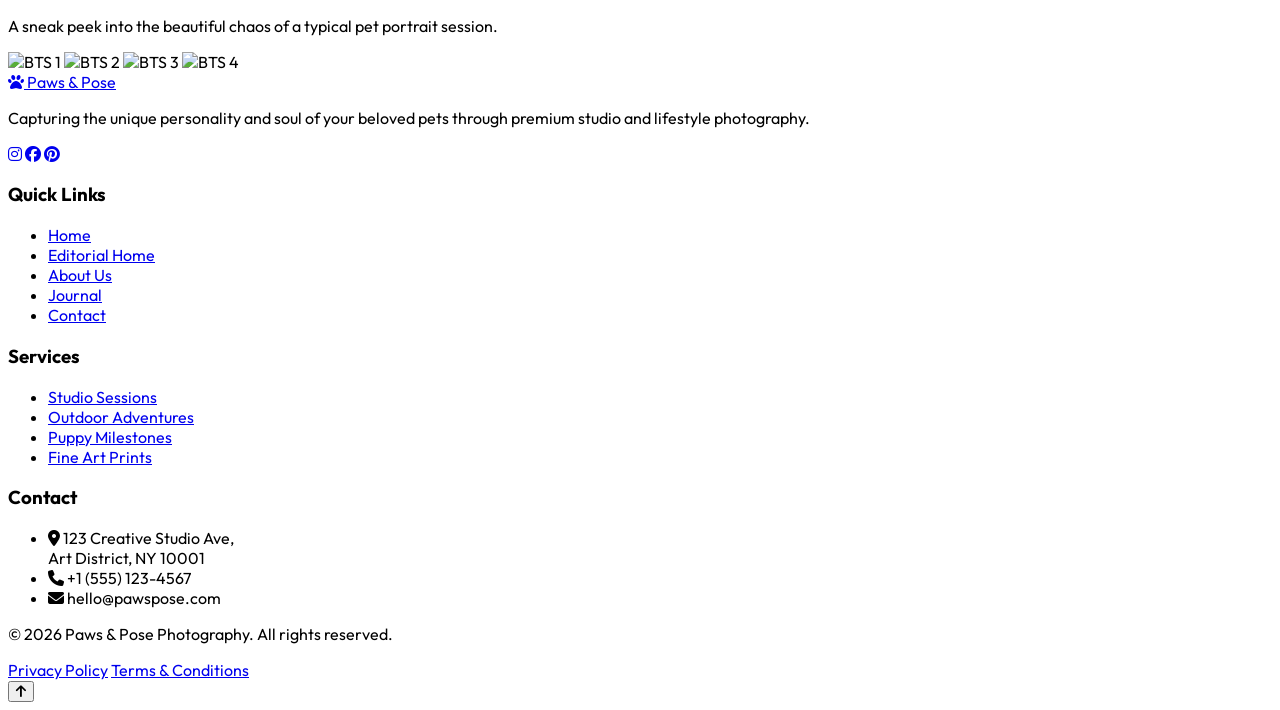
==== commit 5372ff35: "index" ====
--- a/about.html
+++ b/about.html
@@ -60,10 +60,10 @@
                         class="text-gray-600 dark:text-gray-300 hover:text-studio-500 dark:hover:text-studio-400 font-medium">About</a>
                     <a href="blog.html"
                         class="text-gray-600 dark:text-gray-300 hover:text-studio-500 dark:hover:text-studio-400 font-medium">Blog</a>
+                    <a href="contact.html"
+                        class="text-gray-600 dark:text-gray-300 hover:text-studio-500 dark:hover:text-studio-400 font-medium">Contact</a>
                     <a href="dashboard.html"
                         class="text-gray-600 dark:text-gray-300 hover:text-studio-500 dark:hover:text-studio-400 font-medium">Dashboard</a>
-                    <a href="contact.html"
-                        class="text-gray-600 dark:text-gray-300 hover:text-studio-500 dark:hover:text-studio-400 font-medium">Contact</a>
                 </nav>
                 <div class="hidden lg:flex items-center gap-x-4">
                     <button
@@ -98,10 +98,10 @@
                     class="block px-3 py-2 text-base font-medium text-gray-700 dark:text-gray-200 hover:bg-studio-50 hover:text-studio-600 dark:hover:bg-neutral-800 rounded-md">About</a>
                 <a href="blog.html"
                     class="block px-3 py-2 text-base font-medium text-gray-700 dark:text-gray-200 hover:bg-studio-50 hover:text-studio-600 dark:hover:bg-neutral-800 rounded-md">Blog</a>
-                <a href="dashboard.html"
+                    <a href="contact.html"
+                    class="block px-3 py-2 text-base font-medium text-gray-700 dark:text-gray-200 hover:bg-studio-50 hover:text-studio-600 dark:hover:bg-neutral-800 rounded-md">Contact</a>
+                    <a href="dashboard.html"
                     class="block px-3 py-2 text-base font-medium text-gray-700 dark:text-gray-200 hover:bg-studio-50 hover:text-studio-600 dark:hover:bg-neutral-800 rounded-md">Dashboard</a>
-                <a href="contact.html"
-                    class="block px-3 py-2 text-base font-medium text-gray-700 dark:text-gray-200 hover:bg-studio-50 hover:text-studio-600 dark:hover:bg-neutral-800 rounded-md">Contact</a>
                 <div class="border-t border-gray-100 dark:border-neutral-800 pt-4 pb-2">
                     <a href="signup.html"
                         class="block px-3 py-2 text-base font-medium text-studio-600 dark:text-studio-400 hover:bg-studio-50 rounded-md">Sign
@@ -247,7 +247,7 @@
                             <li class="flex items-start"><i class="fas fa-check-circle text-studio-400 mt-1 mr-4 rtl:ml-4 rtl:mr-0"></i> A
                                 wardrobe of premium bandanas, bows, and collars.</li>
                         </ul>
-                        <a href="contact.html"
+                    <a href="contact.html"
                             class="inline-block mt-4 bg-studio-600 hover:bg-studio-700 text-white px-8 py-4 rounded-full font-semibold transition-colors whitespace-nowrap">Visit
                             the Studio</a>
                     </div>
